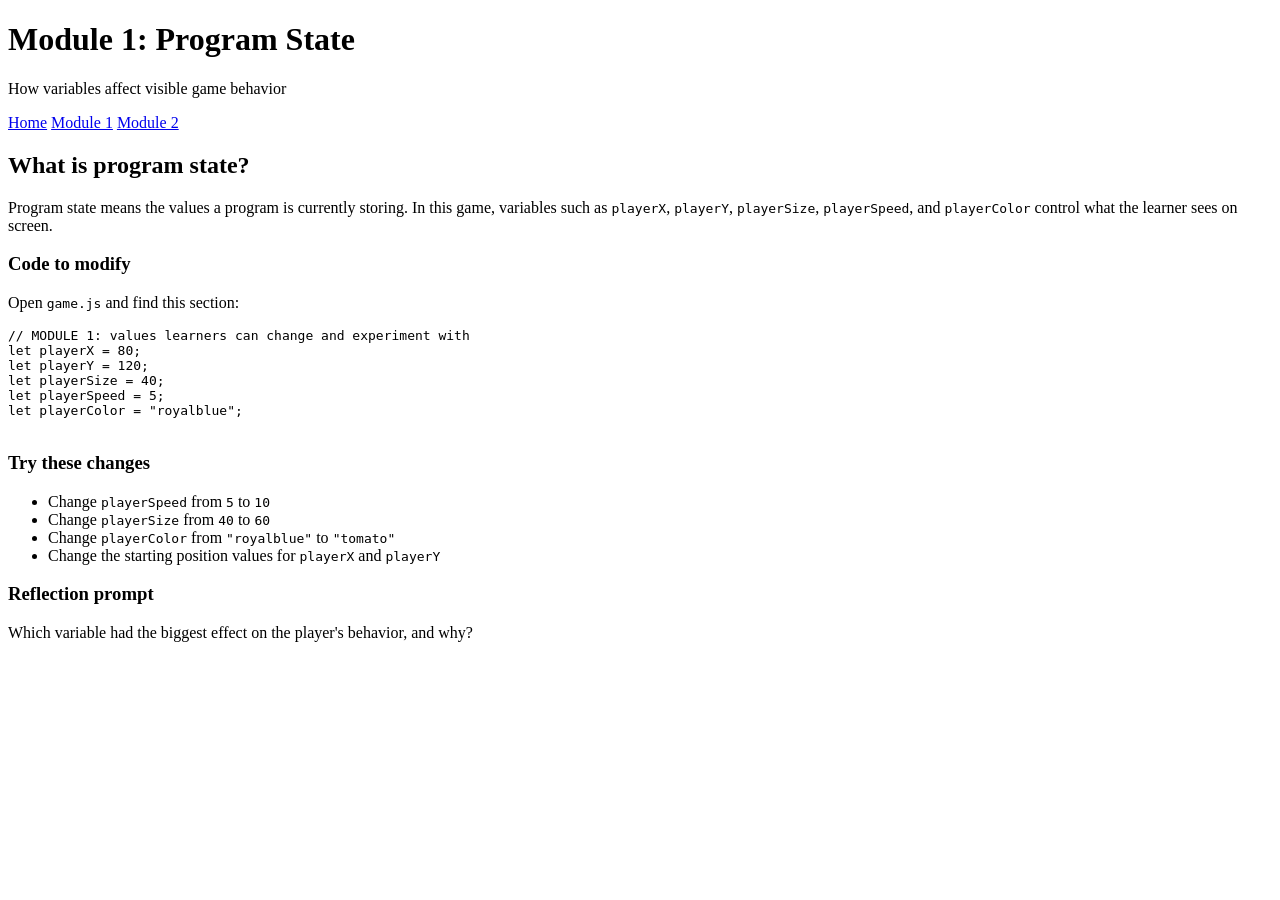
==== modules/module1.html @ 15ced20d "adding Module 1" ====
<!DOCTYPE html>
<html lang="en">

<head>
    <meta charset="UTF-8" />
    <meta name="viewport" content="width=device-width, initial-scale=1.0" />
    <title>Module 1 - Program State</title>
    <link rel="stylesheet" href="../style.css" />
</head>

<body>
    <header class="site-header">
        <h1>Module 1: Program State</h1>
        <p class="subtitle">How variables affect visible game behavior</p>
        <nav>
            <a href="../index.html">Home</a>
            <a href="module1.html">Module 1</a>
            <a href="module2.html">Module 2</a>
        </nav>
    </header>

    <main class="container">
        <section class="card">
            <h2>What is program state?</h2>
            <p>
                Program state means the values a program is currently storing.
                In this game, variables such as <code>playerX</code>, <code>playerY</code>,
                <code>playerSize</code>, <code>playerSpeed</code>, and <code>playerColor</code>
                control what the learner sees on screen.
            </p>
        </section>

        <section class="card">
            <h3>Code to modify</h3>
            <p>Open <code>game.js</code> and find this section:</p>
            <pre>
// MODULE 1: values learners can change and experiment with
let playerX = 80;
let playerY = 120;
let playerSize = 40;
let playerSpeed = 5;
let playerColor = "royalblue";
      </pre>
        </section>

        <section class="card">
            <h3>Try these changes</h3>
            <ul>
                <li>Change <code>playerSpeed</code> from <code>5</code> to <code>10</code></li>
                <li>Change <code>playerSize</code> from <code>40</code> to <code>60</code></li>
                <li>Change <code>playerColor</code> from <code>"royalblue"</code> to <code>"tomato"</code></li>
                <li>Change the starting position values for <code>playerX</code> and <code>playerY</code></li>
            </ul>
        </section>

        <section class="card">
            <h3>Reflection prompt</h3>
            <p>
                Which variable had the biggest effect on the player's behavior, and why?
            </p>
        </section>
    </main>
</body>

</html>
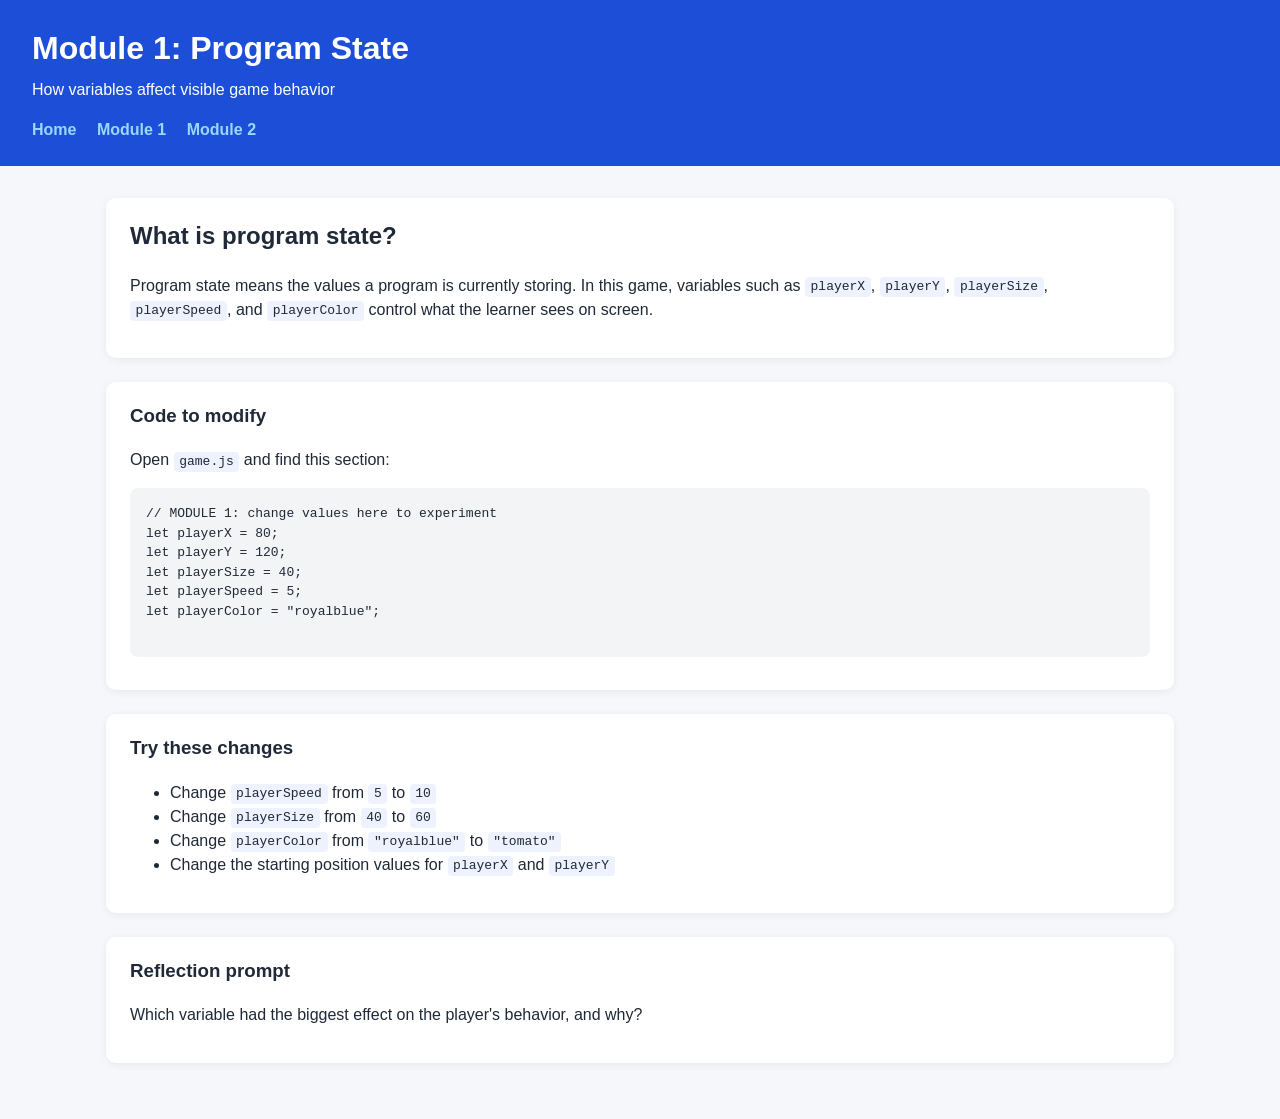
==== commit a9891e97: "adding game logic + bug fixes" ====
--- a/modules/module1.html
+++ b/modules/module1.html
@@ -34,7 +34,7 @@
             <h3>Code to modify</h3>
             <p>Open <code>game.js</code> and find this section:</p>
             <pre>
-// MODULE 1: values learners can change and experiment with
+// MODULE 1: change values here to experiment
 let playerX = 80;
 let playerY = 120;
 let playerSize = 40;
--- a/style.css
+++ b/style.css
@@ -0,0 +1,101 @@
+* {
+    box-sizing: border-box;
+}
+
+body {
+    margin: 0;
+    font-family: Arial, sans-serif;
+    background: #f5f7fb;
+    color: #1f2937;
+    line-height: 1.5;
+}
+
+.site-header {
+    background: #1d4ed8;
+    color: white;
+    padding: 1.5rem 2rem;
+}
+
+.site-header h1 {
+    margin: 0;
+    font-size: 2rem;
+}
+
+.subtitle {
+    margin: 0.35rem 0 1rem 0;
+}
+
+nav a {
+    color: rgb(153, 216, 252);
+    text-decoration: none;
+    margin-right: 1rem;
+    font-weight: 600;
+}
+
+nav a:hover {
+    text-decoration: underline;
+}
+
+.container {
+    max-width: 1100px;
+    margin: 0 auto;
+    padding: 2rem 1rem;
+}
+
+.card {
+    background: white;
+    border-radius: 10px;
+    padding: 1.25rem 1.5rem;
+    margin-bottom: 1.5rem;
+    box-shadow: 0 2px 8px rgba(0, 0, 0, 0.06);
+}
+
+.game-layout {
+    display: flex;
+    gap: 1.5rem;
+    align-items: flex-start;
+    flex-wrap: wrap;
+}
+
+.canvas-card {
+    flex: 2;
+    min-width: 320px;
+}
+
+.info-panel {
+    flex: 1;
+    min-width: 260px;
+}
+
+canvas {
+    display: block;
+    width: 100%;
+    max-width: 640px;
+    background: white;
+    border: 2px solid #334155;
+    border-radius: 8px;
+}
+
+h2,
+h3 {
+    margin-top: 0;
+}
+
+pre {
+    background: #f3f4f6;
+    padding: 1rem;
+    border-radius: 8px;
+    overflow-x: auto;
+}
+
+code {
+    background: #eef2ff;
+    padding: 0.15rem 0.35rem;
+    border-radius: 4px;
+}
+
+hr {
+    border: none;
+    border-top: 1px solid #d1d5db;
+    margin: 1rem 0;
+}
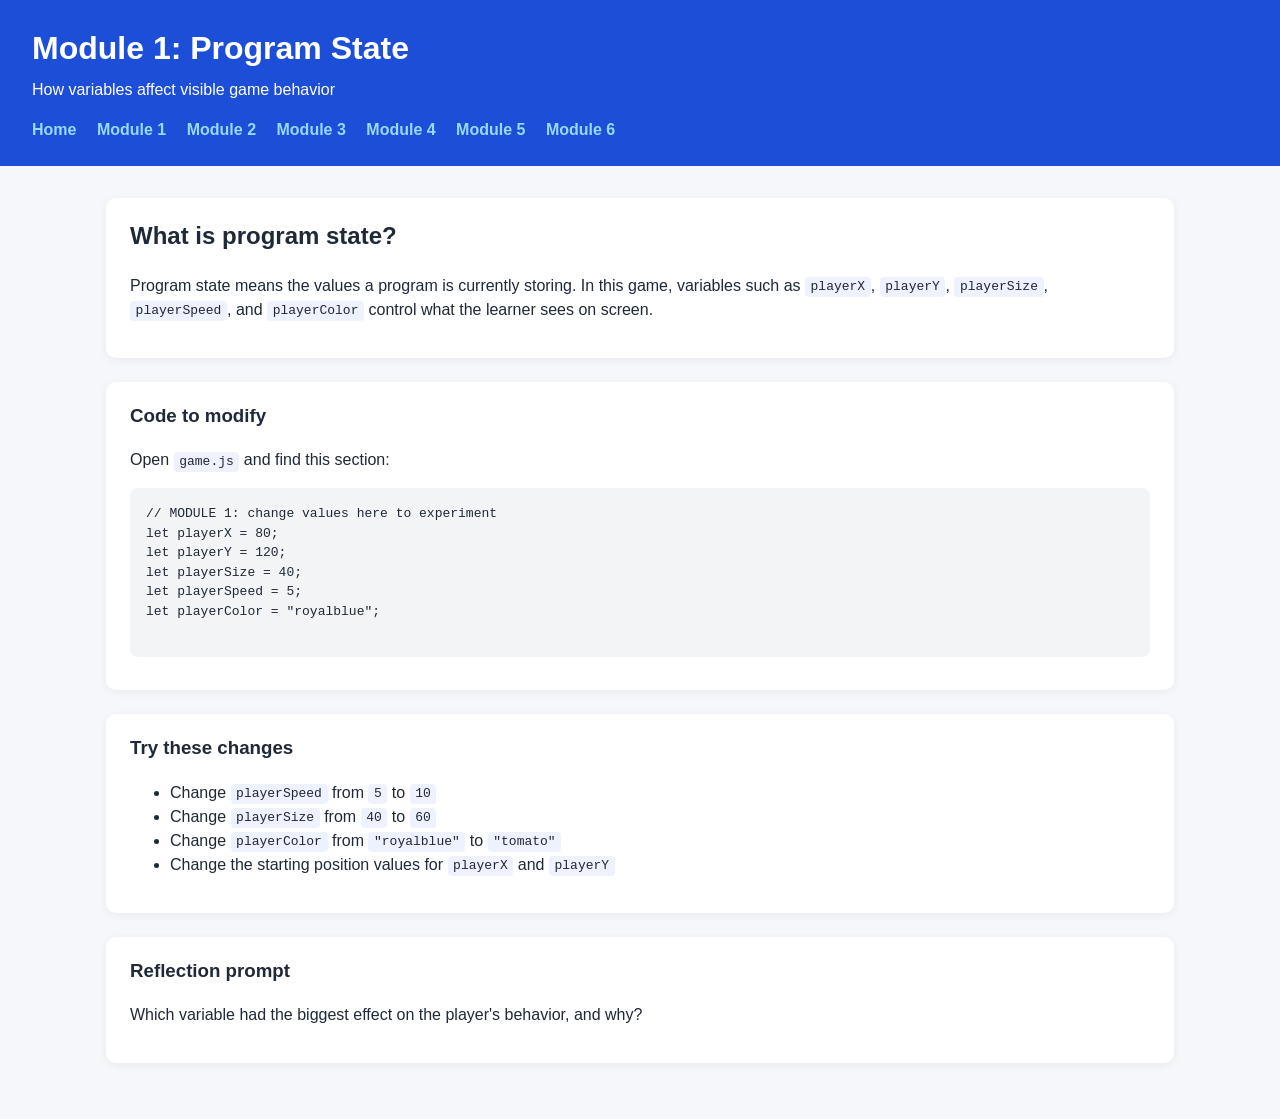
==== commit 45a9a511: "fixing links + padding" ====
--- a/modules/module1.html
+++ b/modules/module1.html
@@ -13,9 +13,13 @@
         <h1>Module 1: Program State</h1>
         <p class="subtitle">How variables affect visible game behavior</p>
         <nav>
-            <a href="../index.html">Home</a>
+            <a href="index.html">Home</a>
             <a href="module1.html">Module 1</a>
             <a href="module2.html">Module 2</a>
+            <a href="module3.html">Module 3</a>
+            <a href="module4.html">Module 4</a>
+            <a href="module5.html">Module 5</a>
+            <a href="module6.html">Module 6</a>
         </nav>
     </header>
 
--- a/style.css
+++ b/style.css
@@ -98,4 +98,38 @@
     border: none;
     border-top: 1px solid #d1d5db;
     margin: 1rem 0;
+}
+
+.feedback {
+    margin: 40px 0;
+    padding: 24px;
+    border-radius: 12px;
+    background-color: #f8fafc;
+    border: 1px solid #e2e8f0;
+}
+
+.feedback h3 {
+    margin-bottom: 12px;
+    color: #1e293b;
+}
+
+.feedback p {
+    margin-bottom: 16px;
+    color: #475569;
+    line-height: 1.6;
+}
+
+.feedback a {
+    display: inline-block;
+    padding: 10px 16px;
+    background-color: #2563eb;
+    color: white;
+    text-decoration: none;
+    border-radius: 8px;
+    font-weight: 500;
+    transition: background-color 0.2s ease;
+}
+
+.feedback a:hover {
+    background-color: #1d4ed8;
 }
